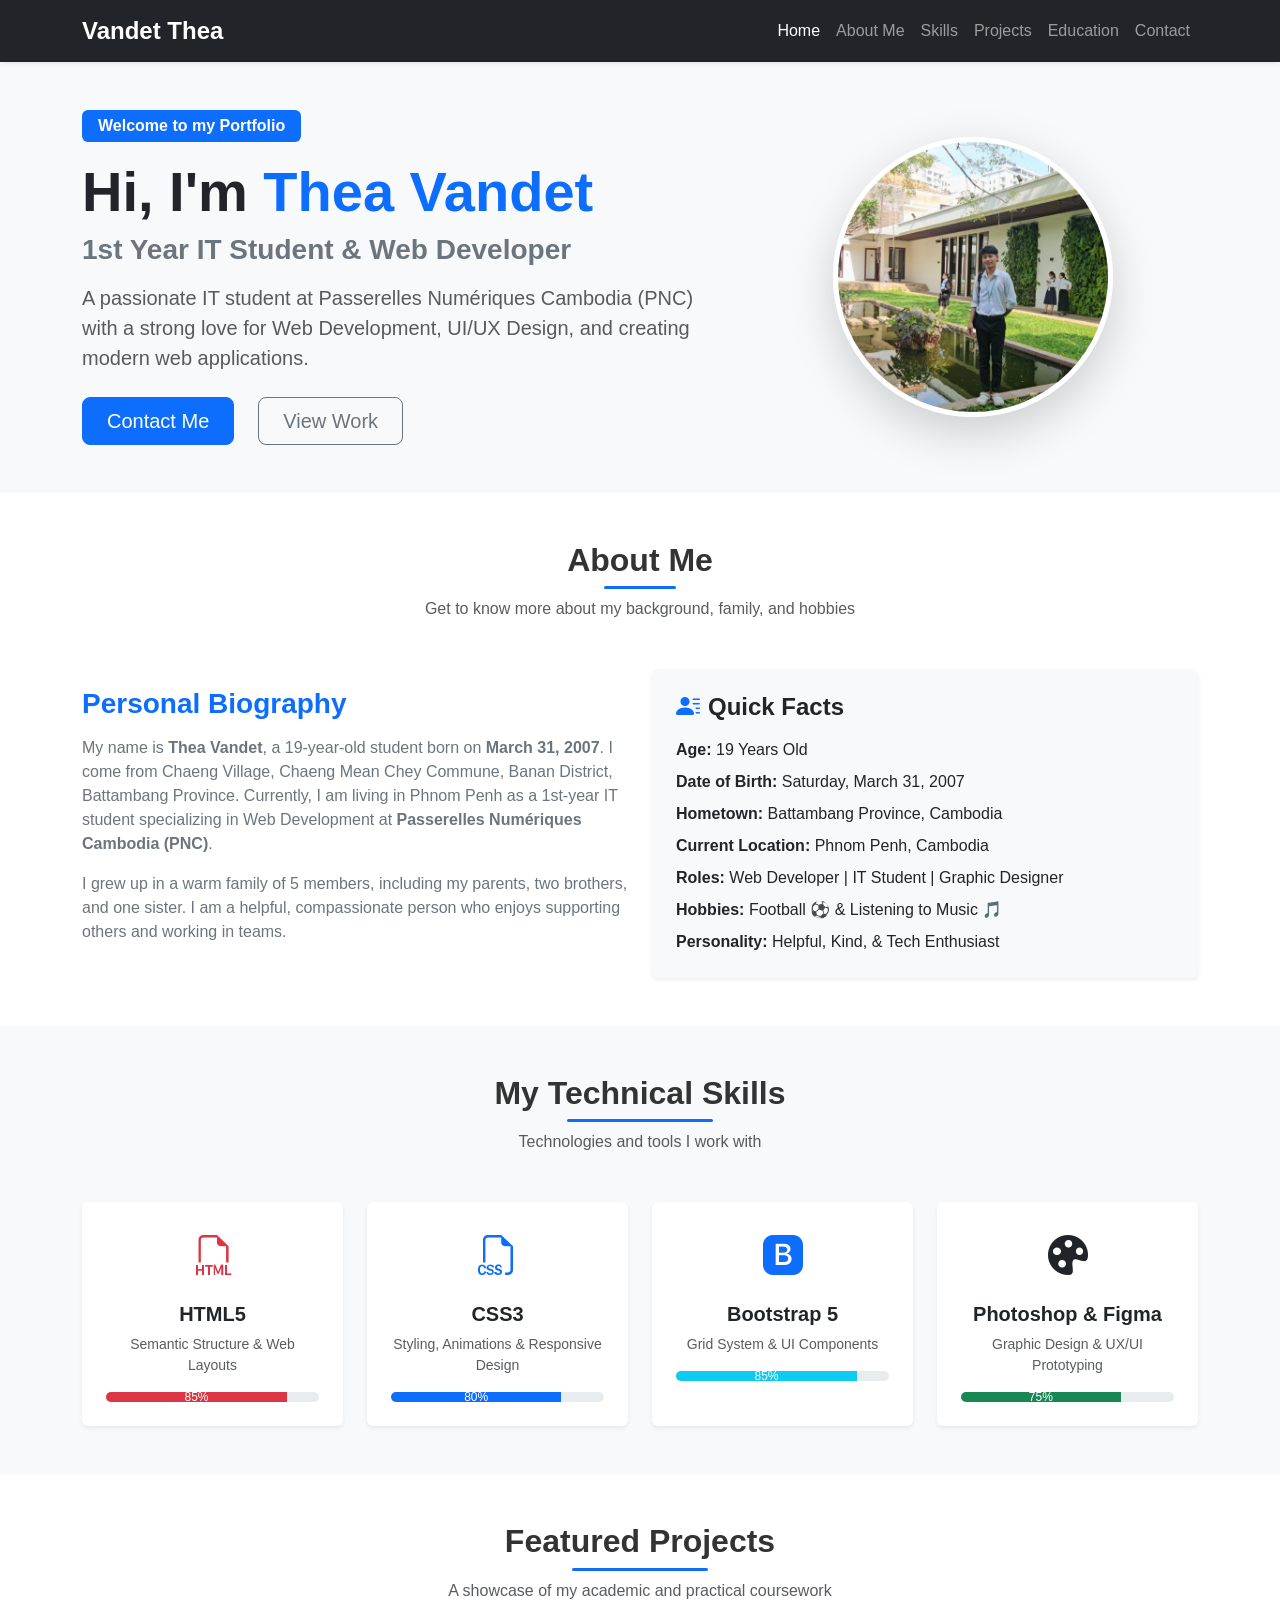
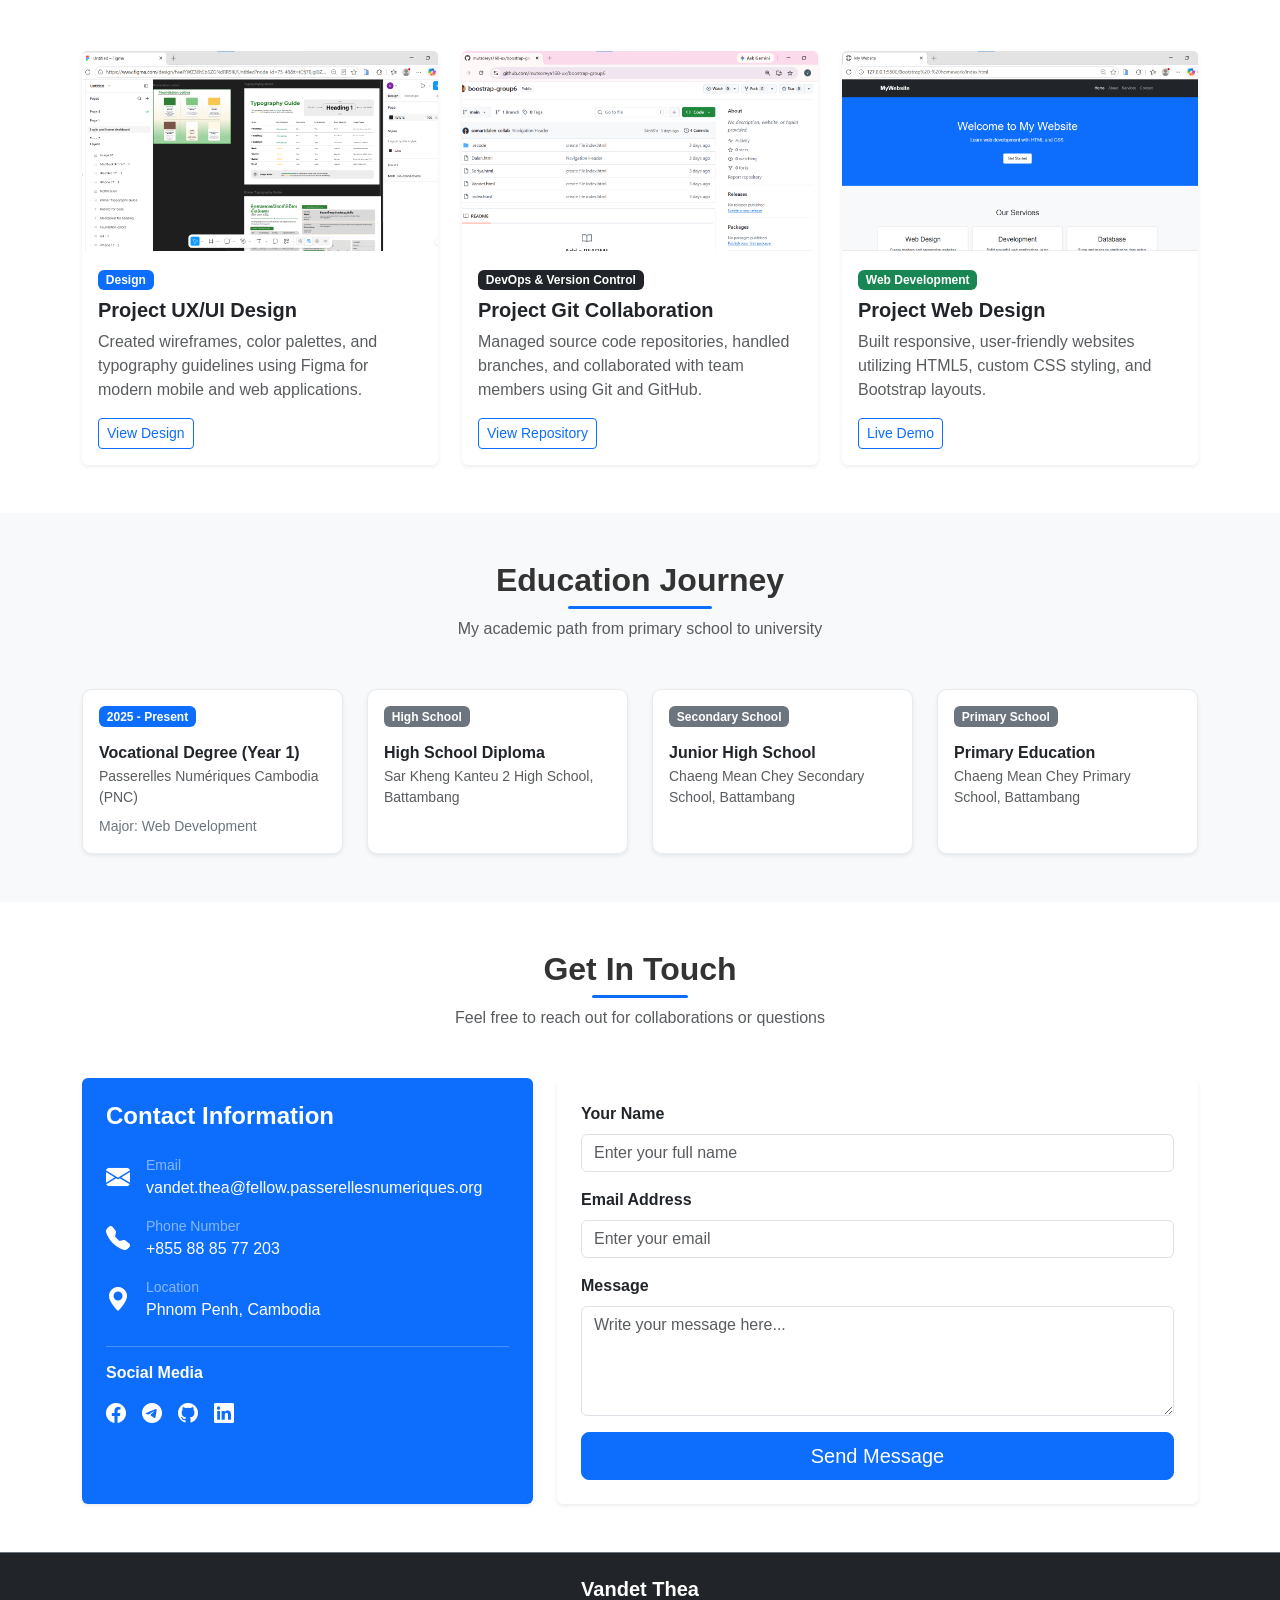
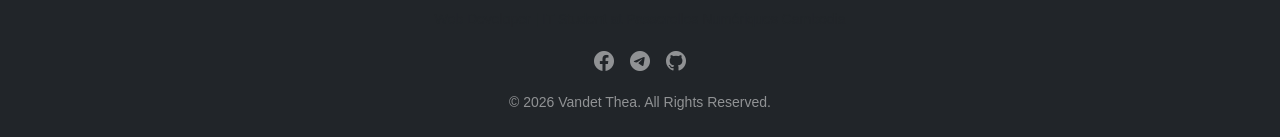
==== index.html @ 4f221e80 "creat file" ====
<!DOCTYPE html>
<html lang="en">

<head>
    <meta charset="UTF-8">
    <meta name="viewport" content="width=device-width, initial-scale=1.0">
    <title>Personal Portfolio</title>
    <link href="https://cdn.jsdelivr.net/npm/bootstrap@5.3.0/dist/css/bootstrap.min.css" rel="stylesheet">
    <link rel="stylesheet" href="https://cdn.jsdelivr.net/npm/bootstrap-icons@1.10.5/font/bootstrap-icons.css">
    <link rel="stylesheet" href="css/style.css">
</head>

<body>

    <nav class="navbar navbar-expand-lg navbar-dark bg-dark sticky-top shadow-sm">
        <div class="container">
            <a class="navbar-brand fw-bold fs-4" href="#">
                Vandet Thea
            </a>
            <button class="navbar-toggler" type="button" data-bs-toggle="collapse" data-bs-target="#navbarNav">
                <span class="navbar-toggler-icon"></span>
            </button>
            <div class="collapse navbar-collapse" id="navbarNav">
                <ul class="navbar-nav ms-auto">
                    <li class="nav-item"><a class="nav-link active" href="#home">Home</a></li>
                    <li class="nav-item"><a class="nav-link" href="#about">About Me</a></li>
                    <li class="nav-item"><a class="nav-link" href="#skills">Skills</a></li>
                    <li class="nav-item"><a class="nav-link" href="#projects">Projects</a></li>
                    <li class="nav-item"><a class="nav-link" href="#education">Education</a></li>
                    <li class="nav-item"><a class="nav-link" href="#contact">Contact</a></li>
                </ul>
            </div>
        </div>
    </nav>

    <section id="home" class="py-5 bg-light text-dark hero-section d-flex align-items-center">
        <div class="container">
            <div class="row align-items-center">
                <div class="col-lg-7 text-center text-lg-start mb-4 mb-lg-0">
                    <span class="badge bg-primary px-3 py-2 fs-6 mb-3">Welcome to my Portfolio</span>
                    <h1 class="display-4 fw-bold mb-2">Hi, I'm <span class="text-primary">Thea Vandet</span></h1>
                    <h3 class="fw-semibold text-secondary mb-3">1st Year IT Student & Web Developer</h3>
                    <p class="lead text-muted mb-4">
                        A passionate IT student at Passerelles Numériques Cambodia (PNC) with a strong love for Web
                        Development, UI/UX Design, and creating modern web applications.
                    </p>
                    <div class="d-flex gap-3 justify-content-center justify-content-lg-start">
                        <a href="#contact" class="btn btn-primary btn-lg px-4 me-md-2">Contact Me</a>
                        <a href="#projects" class="btn btn-outline-secondary btn-lg px-4">View Work</a>
                    </div>
                </div>
                <div class="col-lg-5 text-center">
                    <div class="hero-img-wrapper">
                        <img src="images/profile.jpg" alt="Thea Vandet"
                            class="img-fluid rounded-circle shadow-lg profile-img">
                    </div>
                </div>
            </div>
        </div>
    </section>

    <section id="about" class="py-5">
        <div class="container">
            <div class="text-center mb-5">
                <h2 class="fw-bold section-title">About Me</h2>
                <p class="text-muted">Get to know more about my background, family, and hobbies</p>
            </div>
            <div class="row g-4 align-items-center">
                <div class="col-lg-6">
                    <h3 class="fw-bold mb-3 text-primary">Personal Biography</h3>
                    <p class="text-secondary">
                        My name is <strong>Thea Vandet</strong>, a 19-year-old student born on <strong>March 31,
                            2007</strong>. I come from Chaeng Village, Chaeng Mean Chey Commune, Banan District,
                        Battambang Province. Currently, I am living in Phnom Penh as a 1st-year IT student specializing
                        in Web Development at <strong>Passerelles Numériques Cambodia (PNC)</strong>.
                    </p>
                    <p class="text-secondary">
                        I grew up in a warm family of 5 members, including my parents, two brothers, and one sister. I
                        am a helpful, compassionate person who enjoys supporting others and working in teams.
                    </p>
                </div>
                <div class="col-lg-6">
                    <div class="card border-0 shadow-sm p-4 bg-light">
                        <h4 class="fw-bold mb-3 text-dark"><i
                                class="bi bi-person-lines-fill me-2 text-primary"></i>Quick Facts</h4>
                        <ul class="list-unstyled mb-0">
                            <li class="mb-2"><strong>Age:</strong> 19 Years Old</li>
                            <li class="mb-2"><strong>Date of Birth:</strong> Saturday, March 31, 2007</li>
                            <li class="mb-2"><strong>Hometown:</strong> Battambang Province, Cambodia</li>
                            <li class="mb-2"><strong>Current Location:</strong> Phnom Penh, Cambodia</li>
                            <li class="mb-2"><strong>Roles:</strong> Web Developer | IT Student | Graphic Designer</li>
                            <li class="mb-2"><strong>Hobbies:</strong> Football ⚽ & Listening to Music 🎵</li>
                            <li><strong>Personality:</strong> Helpful, Kind, & Tech Enthusiast</li>
                        </ul>
                    </div>
                </div>
            </div>
        </div>
    </section>

    <section id="skills" class="py-5 bg-light">
        <div class="container">
            <div class="text-center mb-5">
                <h2 class="fw-bold section-title">My Technical Skills</h2>
                <p class="text-muted">Technologies and tools I work with</p>
            </div>
            <div class="row g-4">
                <div class="col-md-6 col-lg-3">
                    <div class="card h-100 border-0 shadow-sm text-center p-4 skill-card">
                        <div class="fs-1 text-danger mb-3"><i class="bi bi-filetype-html"></i></div>
                        <h5 class="fw-bold">HTML5</h5>
                        <p class="small text-muted mb-3">Semantic Structure & Web Layouts</p>
                        <div class="progress" style="height: 10px;">
                            <div class="progress-bar bg-danger" style="width: 85%;">85%</div>
                        </div>
                    </div>
                </div>
                <div class="col-md-6 col-lg-3">
                    <div class="card h-100 border-0 shadow-sm text-center p-4 skill-card">
                        <div class="fs-1 text-primary mb-3"><i class="bi bi-filetype-css"></i></div>
                        <h5 class="fw-bold">CSS3</h5>
                        <p class="small text-muted mb-3">Styling, Animations & Responsive Design</p>
                        <div class="progress" style="height: 10px;">
                            <div class="progress-bar bg-primary" style="width: 80%;">80%</div>
                        </div>
                    </div>
                </div>
                <div class="col-md-6 col-lg-3">
                    <div class="card h-100 border-0 shadow-sm text-center p-4 skill-card">
                        <div class="fs-1 text-primary mb-3"><i class="bi bi-bootstrap-fill"></i></div>
                        <h5 class="fw-bold">Bootstrap 5</h5>
                        <p class="small text-muted mb-3">Grid System & UI Components</p>
                        <div class="progress" style="height: 10px;">
                            <div class="progress-bar bg-info" style="width: 85%;">85%</div>
                        </div>
                    </div>
                </div>
                <div class="col-md-6 col-lg-3">
                    <div class="card h-100 border-0 shadow-sm text-center p-4 skill-card">
                        <div class="fs-1 text-dark mb-3"><i class="bi bi-palette-fill"></i></div>
                        <h5 class="fw-bold">Photoshop & Figma</h5>
                        <p class="small text-muted mb-3">Graphic Design & UX/UI Prototyping</p>
                        <div class="progress" style="height: 10px;">
                            <div class="progress-bar bg-success" style="width: 75%;">75%</div>
                        </div>
                    </div>
                </div>
            </div>
        </div>
    </section>

    <section id="projects" class="py-5">
        <div class="container">
            <div class="text-center mb-5">
                <h2 class="fw-bold section-title">Featured Projects</h2>
                <p class="text-muted">A showcase of my academic and practical coursework</p>
            </div>
            <div class="row g-4">
                <div class="col-md-4">
                    <div class="card h-100 border-0 shadow-sm project-card">
                        <img src="images/project1.png" class="card-img-top project-img" alt="UX/UI Design Project">
                        <div class="card-body">
                            <span class="badge bg-primary mb-2">Design</span>
                            <h5 class="card-title fw-bold">Project UX/UI Design</h5>
                            <p class="card-text text-muted">Created wireframes, color palettes, and typography
                                guidelines using Figma for modern mobile and web applications.</p>
                            <a href="#" class="btn btn-sm btn-outline-primary">View Design</a>
                        </div>
                    </div>
                </div>
                <div class="col-md-4">
                    <div class="card h-100 border-0 shadow-sm project-card">
                        <img src="images/project2.png" class="card-img-top project-img" alt="Git Collaboration Project">
                        <div class="card-body">
                            <span class="badge bg-dark mb-2">DevOps & Version Control</span>
                            <h5 class="card-title fw-bold">Project Git Collaboration</h5>
                            <p class="card-text text-muted">Managed source code repositories, handled branches, and
                                collaborated with team members using Git and GitHub.</p>
                            <a href="#" class="btn btn-sm btn-outline-primary">View Repository</a>
                        </div>
                    </div>
                </div>
                <div class="col-md-4">
                    <div class="card h-100 border-0 shadow-sm project-card">
                        <img src="images/project3.png" class="card-img-top project-img" alt="Web Design Project">
                        <div class="card-body">
                            <span class="badge bg-success mb-2">Web Development</span>
                            <h5 class="card-title fw-bold">Project Web Design</h5>
                            <p class="card-text text-muted">Built responsive, user-friendly websites utilizing HTML5,
                                custom CSS styling, and Bootstrap layouts.</p>
                            <a href="#" class="btn btn-sm btn-outline-primary">Live Demo</a>
                        </div>
                    </div>
                </div>
            </div>
        </div>
    </section>

    <section id="education" class="py-5 bg-light">
        <div class="container">
            <div class="text-center mb-5">
                <h2 class="fw-bold section-title">Education Journey</h2>
                <p class="text-muted">My academic path from primary school to university</p>
            </div>

            <div class="row g-4">
                <div class="col-md-6 col-lg-3">
                    <div class="card h-100 border-0 shadow-sm p-3 edu-card bg-white">
                        <span class="badge bg-primary mb-3 align-self-start">2025 - Present</span>
                        <h6 class="fw-bold text-dark mb-1">Vocational Degree (Year 1)</h6>
                        <p class="small text-muted mb-2">Passerelles Numériques Cambodia (PNC)</p>
                        <small class="text-secondary d-block">Major: Web Development</small>
                    </div>
                </div>
                <div class="col-md-6 col-lg-3">
                    <div class="card h-100 border-0 shadow-sm p-3 edu-card bg-white">
                        <span class="badge bg-secondary mb-3 align-self-start">High School</span>
                        <h6 class="fw-bold text-dark mb-1">High School Diploma</h6>
                        <p class="small text-muted mb-0">Sar Kheng Kanteu 2 High School, Battambang</p>
                    </div>
                </div>
                <div class="col-md-6 col-lg-3">
                    <div class="card h-100 border-0 shadow-sm p-3 edu-card bg-white">
                        <span class="badge bg-secondary mb-3 align-self-start">Secondary School</span>
                        <h6 class="fw-bold text-dark mb-1">Junior High School</h6>
                        <p class="small text-muted mb-0">Chaeng Mean Chey Secondary School, Battambang</p>
                    </div>
                </div>
                <div class="col-md-6 col-lg-3">
                    <div class="card h-100 border-0 shadow-sm p-3 edu-card bg-white">
                        <span class="badge bg-secondary mb-3 align-self-start">Primary School</span>
                        <h6 class="fw-bold text-dark mb-1">Primary Education</h6>
                        <p class="small text-muted mb-0">Chaeng Mean Chey Primary School, Battambang</p>
                    </div>
                </div>
            </div>
        </div>
    </section>

    <section id="contact" class="py-5">
        <div class="container">
            <div class="text-center mb-5">
                <h2 class="fw-bold section-title">Get In Touch</h2>
                <p class="text-muted">Feel free to reach out for collaborations or questions</p>
            </div>
            <div class="row g-4">
                <div class="col-lg-5">
                    <div class="bg-primary text-white p-4 rounded shadow-sm h-100">
                        <h4 class="fw-bold mb-4">Contact Information</h4>
                        <div class="d-flex align-items-center mb-3">
                            <i class="bi bi-envelope-fill fs-4 me-3"></i>
                            <div>
                                <small class="d-block text-white-50">Email</small>
                                <span>vandet.thea@fellow.passerellesnumeriques.org</span>
                            </div>
                        </div>
                        <div class="d-flex align-items-center mb-3">
                            <i class="bi bi-telephone-fill fs-4 me-3"></i>
                            <div>
                                <small class="d-block text-white-50">Phone Number</small>
                                <span>+855 88 85 77 203</span>
                            </div>
                        </div>
                        <div class="d-flex align-items-center mb-4">
                            <i class="bi bi-geo-alt-fill fs-4 me-3"></i>
                            <div>
                                <small class="d-block text-white-50">Location</small>
                                <span>Phnom Penh, Cambodia</span>
                            </div>
                        </div>
                        <hr class="bg-white">
                        <h6 class="fw-bold mb-3">Social Media</h6>
                        <div class="d-flex gap-3 fs-5">
                            <a href="#" class="text-white"><i class="bi bi-facebook"></i></a>
                            <a href="#" class="text-white"><i class="bi bi-telegram"></i></a>
                            <a href="#" class="text-white"><i class="bi bi-github"></i></a>
                            <a href="#" class="text-white"><i class="bi bi-linkedin"></i></a>
                        </div>
                    </div>
                </div>
                <div class="col-lg-7">
                    <form class="card border-0 shadow-sm p-4">
                        <div class="mb-3">
                            <label class="form-label fw-bold">Your Name</label>
                            <input type="text" class="form-control" placeholder="Enter your full name" required>
                        </div>
                        <div class="mb-3">
                            <label class="form-label fw-bold">Email Address</label>
                            <input type="email" class="form-control" placeholder="Enter your email" required>
                        </div>
                        <div class="mb-3">
                            <label class="form-label fw-bold">Message</label>
                            <textarea class="form-control" rows="4" placeholder="Write your message here..."
                                required></textarea>
                        </div>
                        <button type="submit" class="btn btn-primary btn-lg w-100">Send Message</button>
                    </form>
                </div>
            </div>
        </div>
    </section>

    <footer class="bg-dark text-white py-4 border-top border-secondary">
        <div class="container text-center">
            <h5 class="fw-bold mb-2">Vandet Thea</h5>
            <p class="small text-muted mb-3">Web Developer | IT Student at Passerelles Numériques Cambodia</p>
            <div class="d-flex justify-content-center gap-3 mb-3 fs-5">
                <a href="#" class="text-white-50"><i class="bi bi-facebook"></i></a>
                <a href="#" class="text-white-50"><i class="bi bi-telegram"></i></a>
                <a href="#" class="text-white-50"><i class="bi bi-github"></i></a>
            </div>
            <p class="small text-white-50 mb-0">&copy; 2026 Vandet Thea. All Rights Reserved.</p>
        </div>
    </footer>

    <script src="https://cdn.jsdelivr.net/npm/bootstrap@5.3.0/dist/js/bootstrap.bundle.min.js"></script>

</body>

</html>
---- css/style.css ----
html {
    scroll-behavior: smooth;
}

body {
    font-family: 'Segoe UI', Tahoma, Geneva, Verdana, sans-serif;
    color: #333;
}

.section-title {
    position: relative;
    display: inline-block;
    padding-bottom: 10px;
}

.section-title::after {
    content: '';
    position: absolute;
    width: 50%;
    height: 3px;
    background-color: #0d6efd;
    bottom: 0;
    left: 25%;
    border-radius: 2px;
}

.profile-img {
    width: 280px;
    height: 280px;
    object-fit: cover;
    border: 5px solid #ffffff;
}

.skill-card {
    transition: transform 0.3s ease, shadow 0.3s ease;
}

.skill-card:hover {
    transform: translateY(-8px);
}

.project-img {
    height: 200px;
    object-fit: cover;
}

.project-card {
    transition: transform 0.3s ease;
}

.project-card:hover {
    transform: translateY(-10px);
}

.edu-card {
    border-radius: 10px;
    border: 1px solid #e9ecef !important;
    transition: transform 0.3s ease, box-shadow 0.3s ease;
}

.edu-card:hover {
    transform: translateY(-5px);
    box-shadow: 0 0.5rem 1rem rgba(0, 0, 0, 0.08) !important;
}
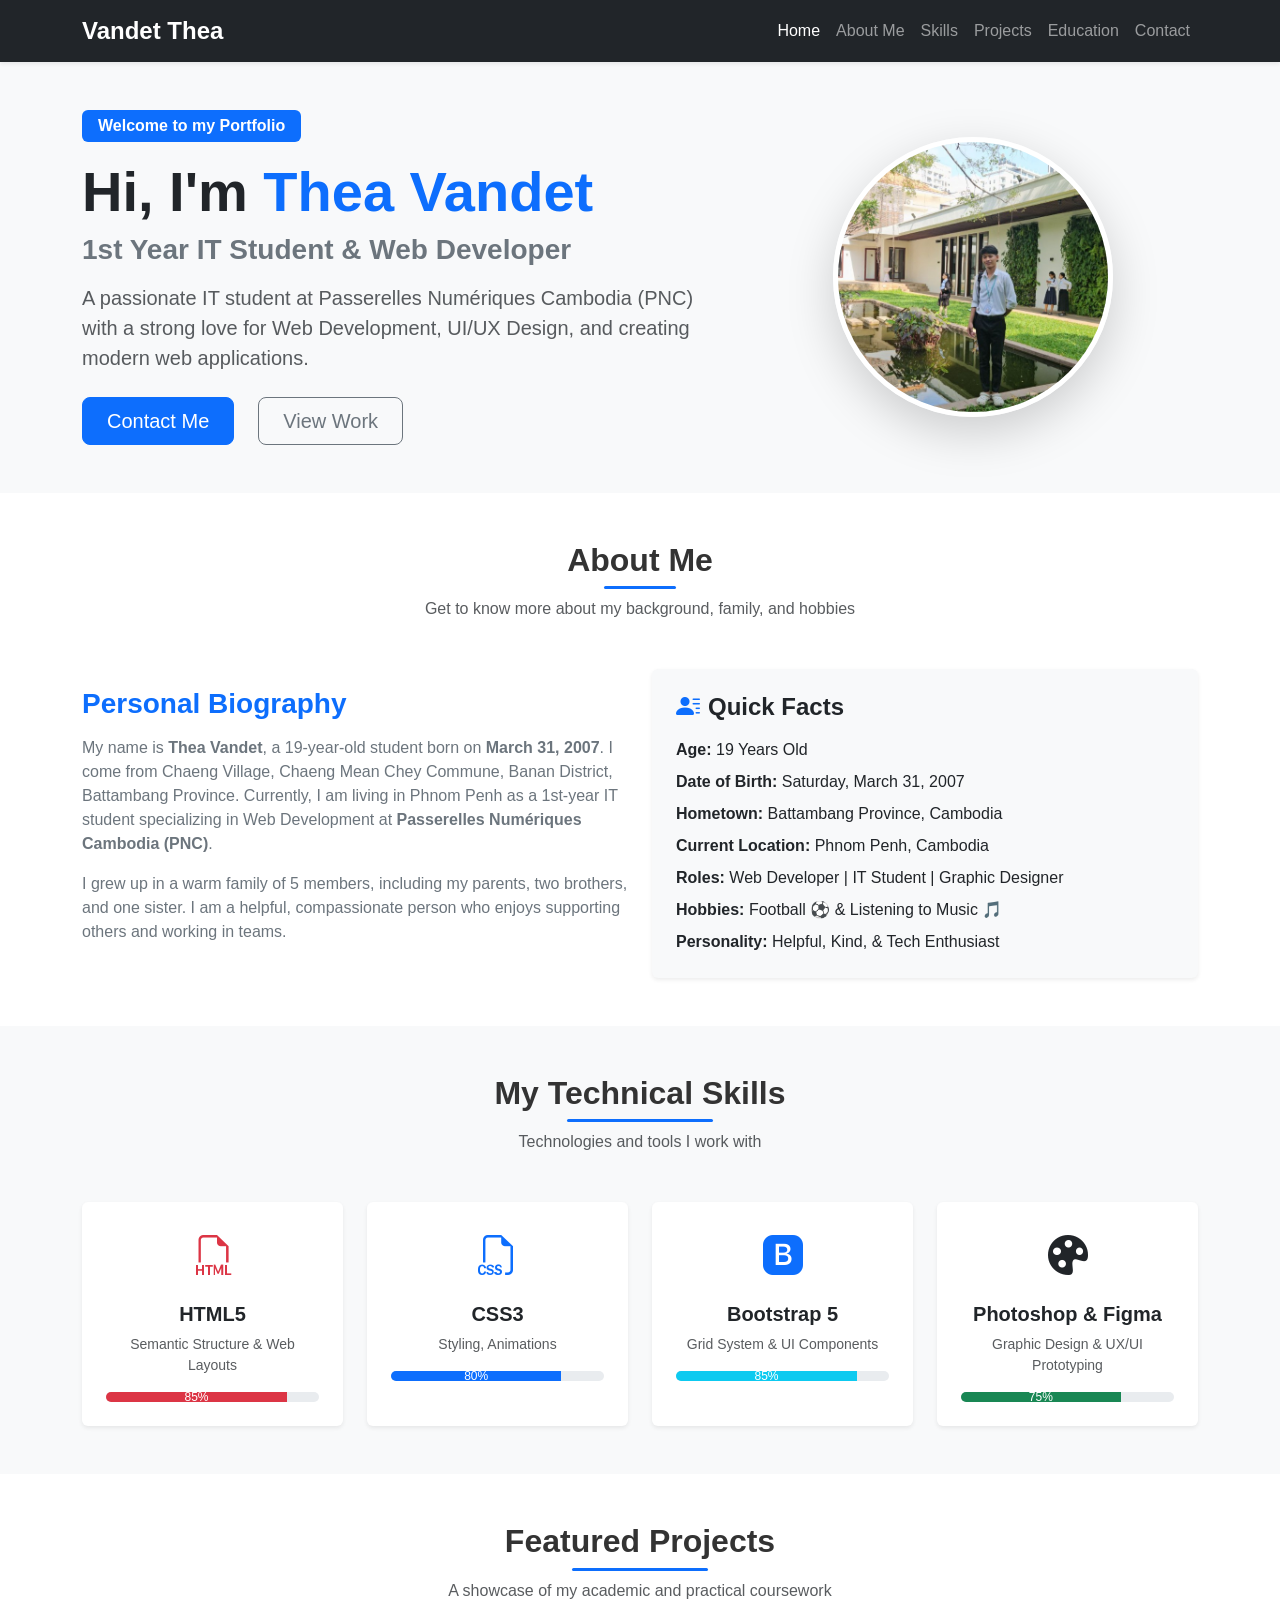
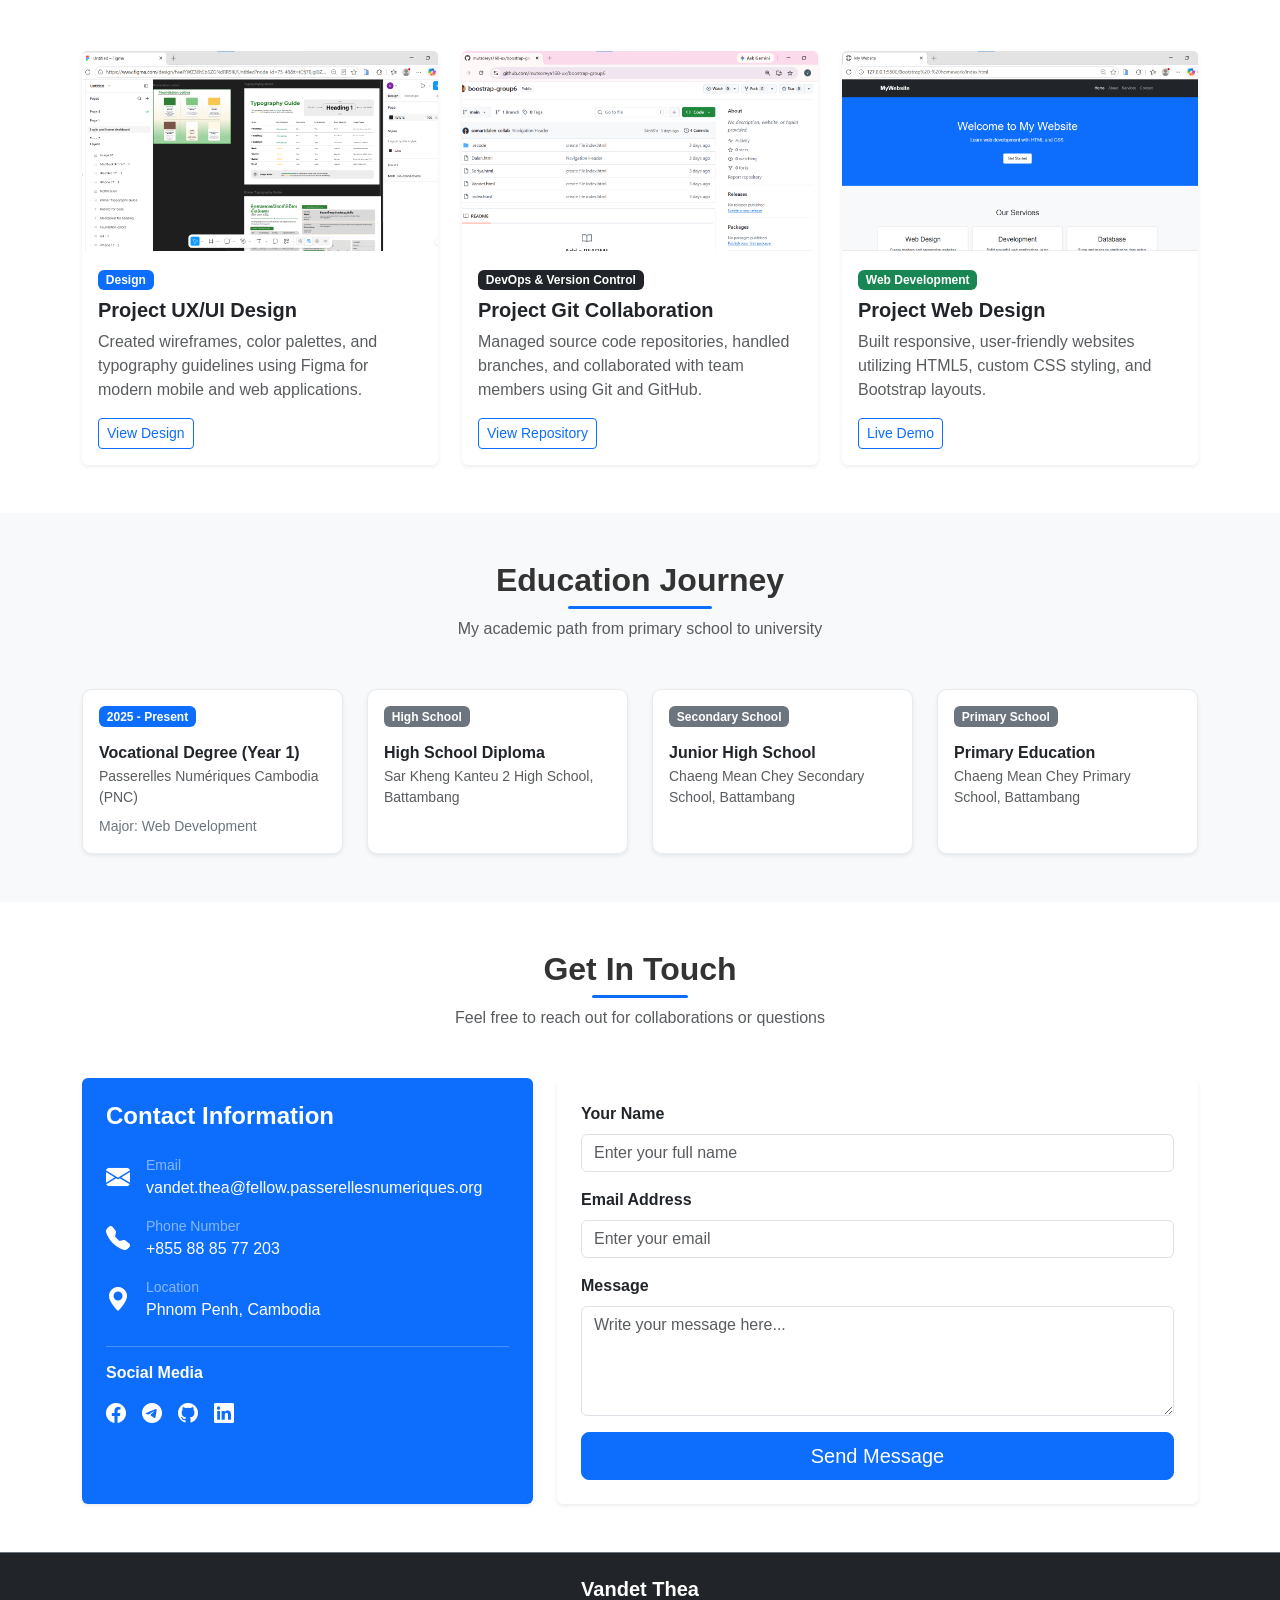
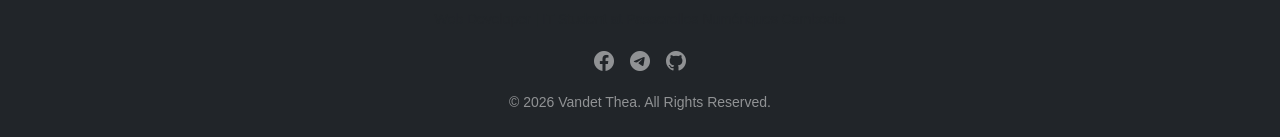
==== commit 796443ea: "Group-study" ====
--- a/index.html
+++ b/index.html
@@ -119,7 +119,7 @@
                     <div class="card h-100 border-0 shadow-sm text-center p-4 skill-card">
                         <div class="fs-1 text-primary mb-3"><i class="bi bi-filetype-css"></i></div>
                         <h5 class="fw-bold">CSS3</h5>
-                        <p class="small text-muted mb-3">Styling, Animations & Responsive Design</p>
+                        <p class="small text-muted mb-3">Styling, Animations</p>
                         <div class="progress" style="height: 10px;">
                             <div class="progress-bar bg-primary" style="width: 80%;">80%</div>
                         </div>
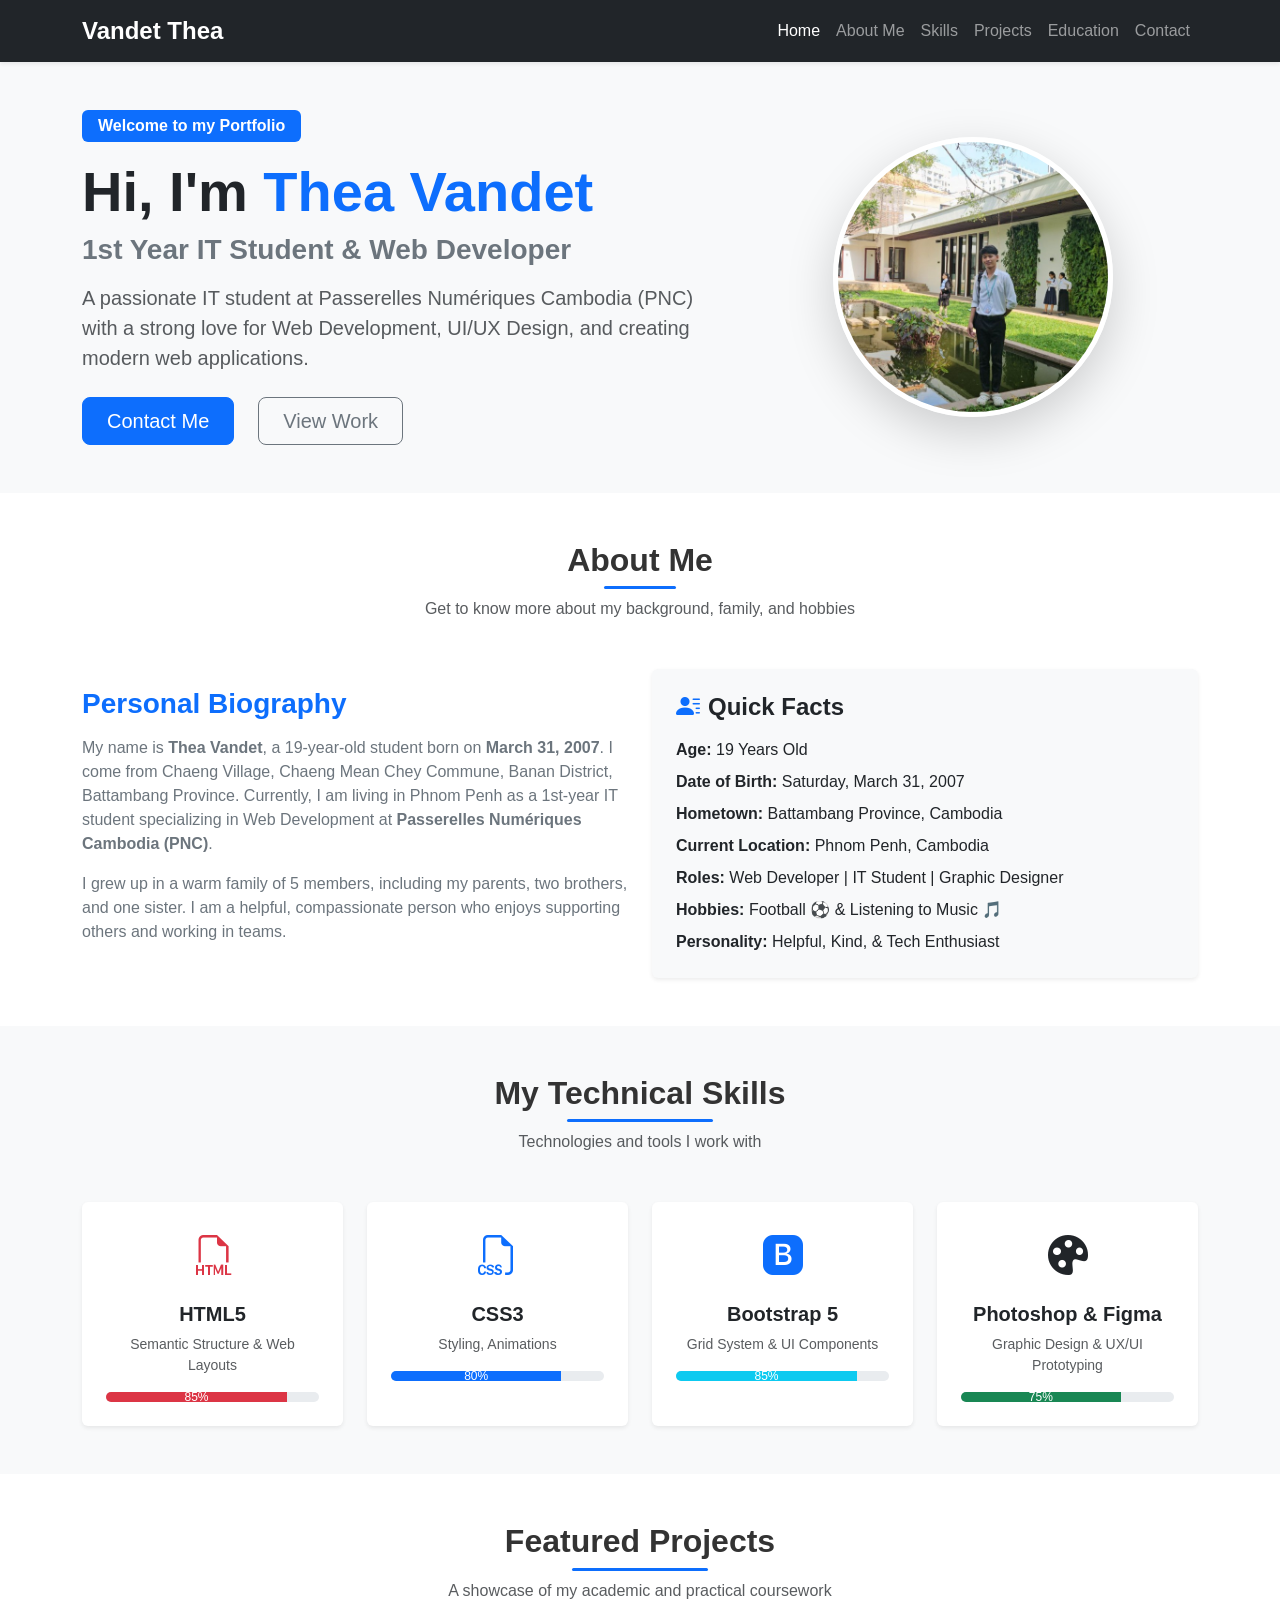
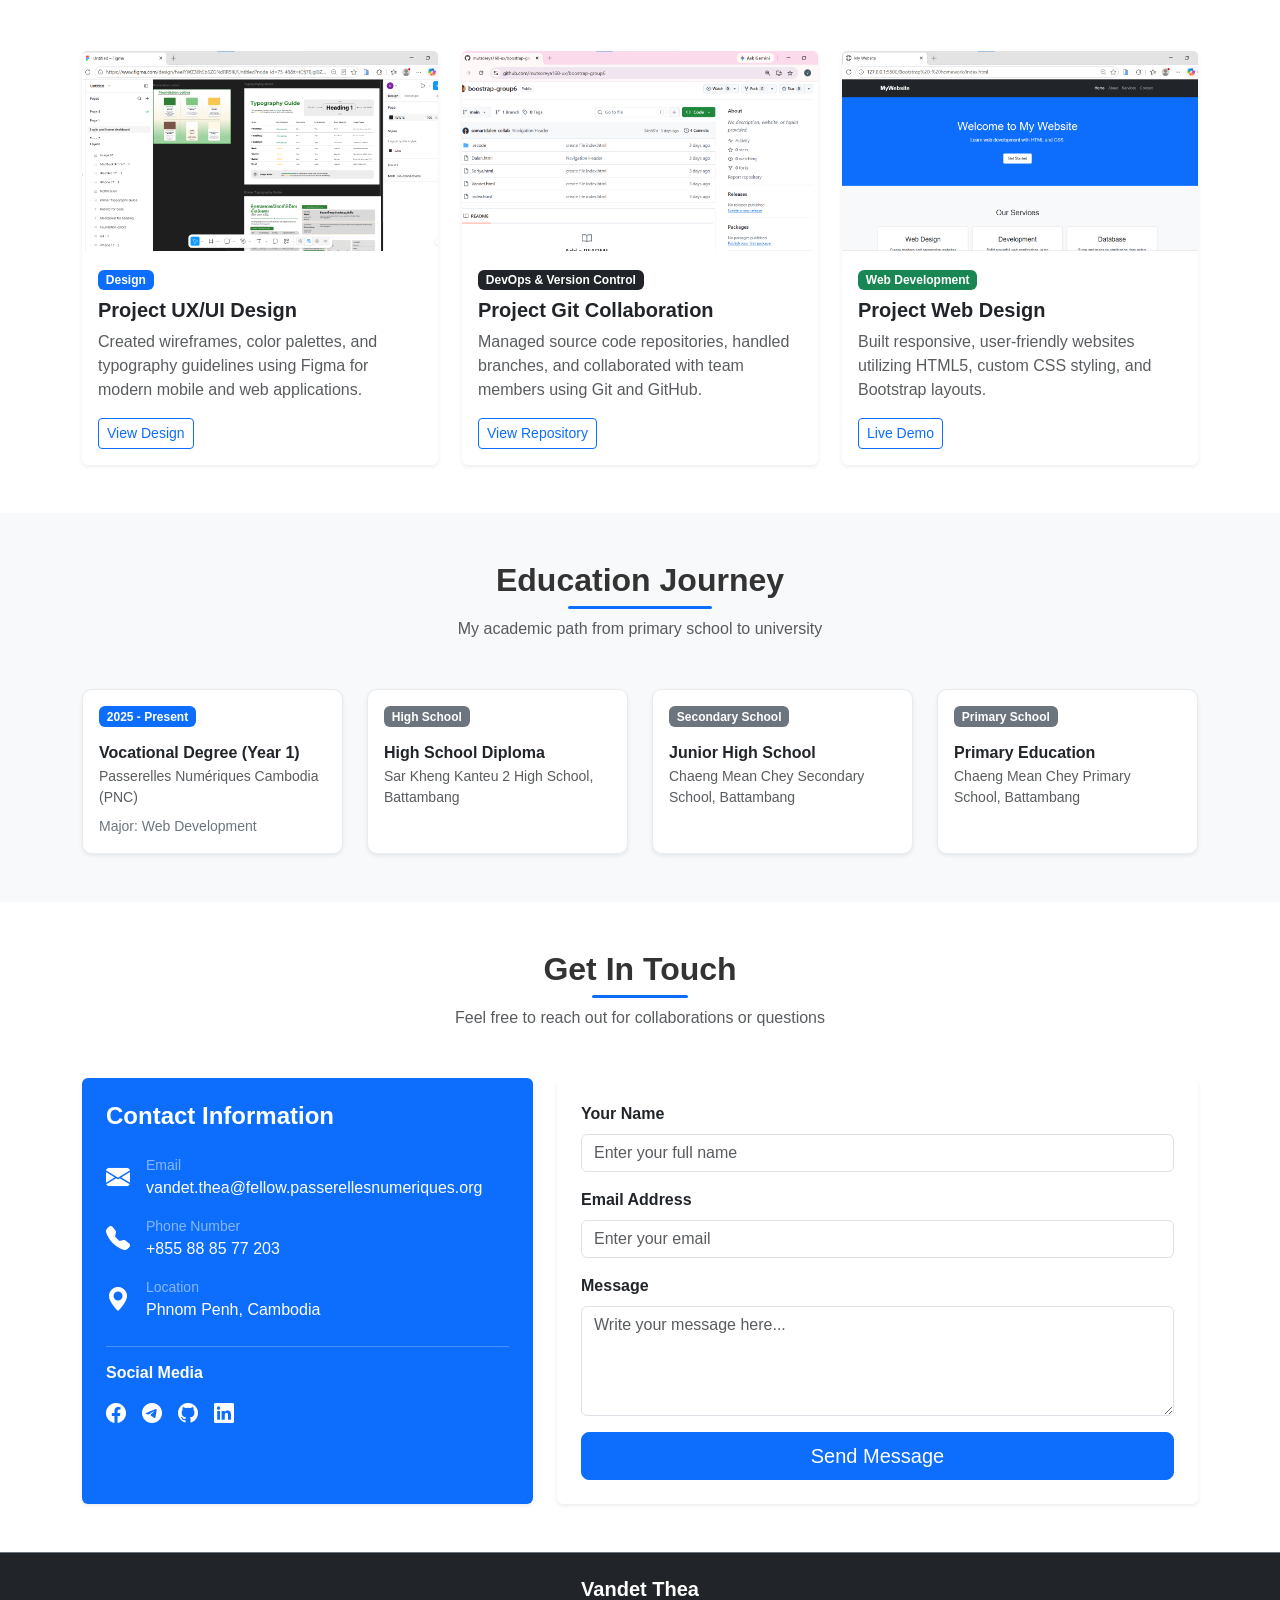
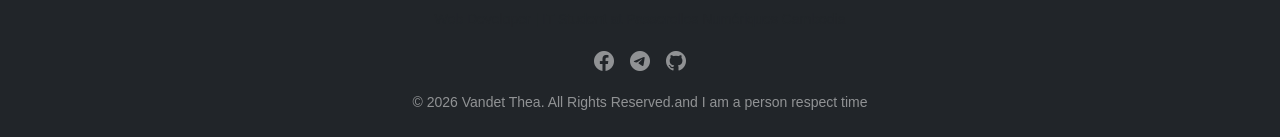
==== commit f960fd40: "feature-home" ====
--- a/index.html
+++ b/index.html
@@ -309,7 +309,7 @@
                 <a href="#" class="text-white-50"><i class="bi bi-telegram"></i></a>
                 <a href="#" class="text-white-50"><i class="bi bi-github"></i></a>
             </div>
-            <p class="small text-white-50 mb-0">&copy; 2026 Vandet Thea. All Rights Reserved.</p>
+            <p class="small text-white-50 mb-0">&copy; 2026 Vandet Thea. All Rights Reserved.and I am a person respect time</p>
         </div>
     </footer>
 
